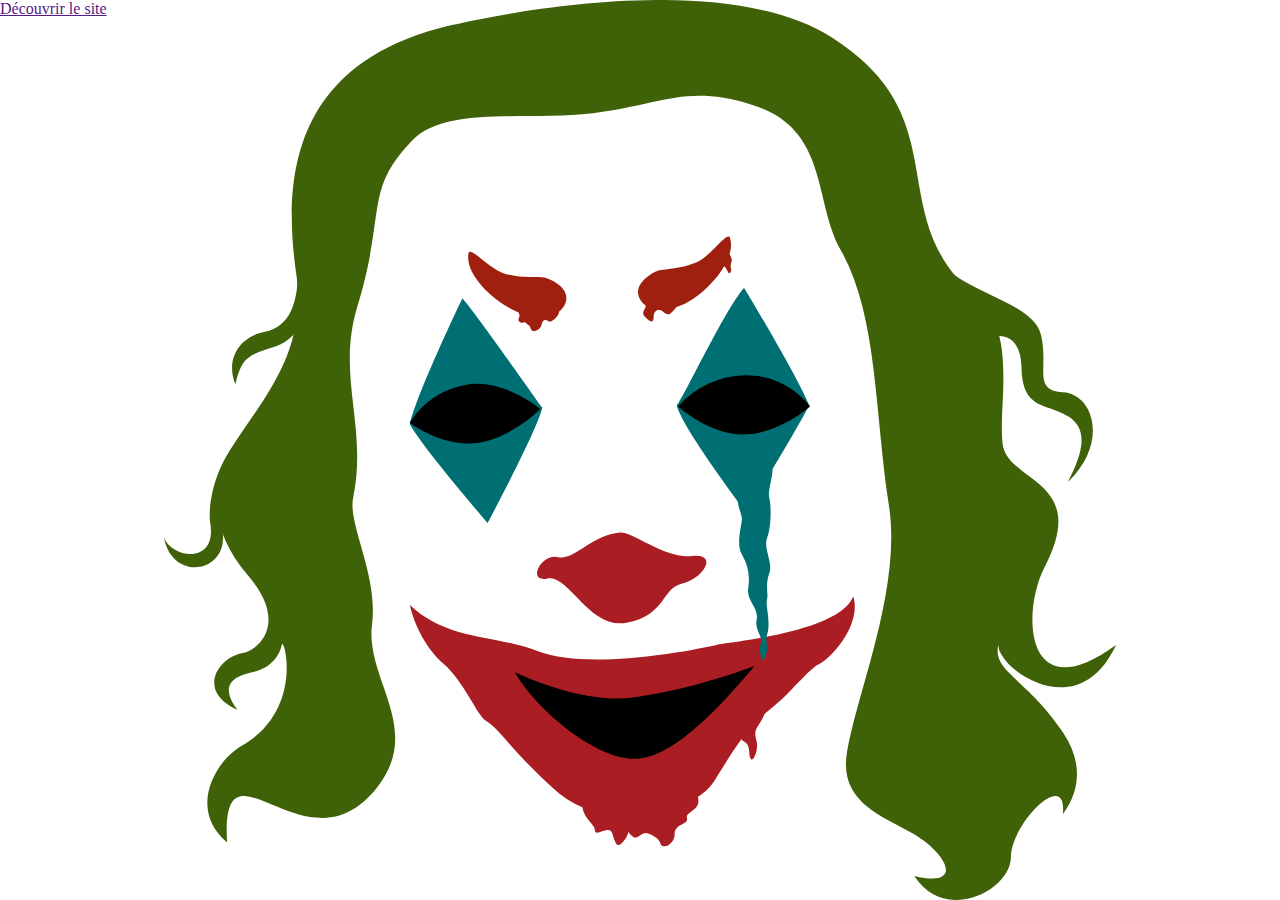
==== index.html @ 179cc3fa "TimeLine Joker" ====
<!DOCTYPE html>
<html lang="en">
<head>
    <meta charset="UTF-8">
    <title>Title</title>
    <link rel="stylesheet" href="public/styles/main.css">
</head>
<body>
    <div id="scene">
        <ul>
            <li><img src="public/images/asset1.svg" alt="" ></li>
            <li><img src="public/images/asset2.svg" alt="" class="hidden"></li>
            <li><img src="public/images/asset1.svg" alt="" class="hidden"></li>
            <li><img src="public/images/asset2.svg" alt="" class="hidden"></li>
            <li><img src="public/images/asset1.svg" alt="" class="hidden"></li>
            <li><img src="public/images/asset2.svg" alt="" class="hidden"></li>
            <li><img src="public/images/asset1.svg" alt="" class="hidden"></li>
            <li><img src="public/images/asset2.svg" alt="" class="hidden"></li>
            <li><img src="public/images/asset1.svg" alt="" class="hidden"></li>
            <li><img src="public/images/asset2.svg" alt="" class="hidden"></li>
            <li><img src="public/images/asset1.svg" alt="" class="hidden"></li>
            <li><img src="public/images/asset2.svg" alt="" class="hidden"></li>
            <li><img src="public/images/asset1.svg" alt="" class="hidden"></li>
            <li><img src="public/images/asset2.svg" alt="" class="hidden"></li>
            <li><img src="public/images/asset1.svg" alt="" class="hidden"></li>
            <li><img src="public/images/asset2.svg" alt="" class="hidden"></li>
            <li><img src="public/images/asset1.svg" alt="" class="hidden"></li>
        </ul>
        <ul>
            <li><img src="" alt=""></li>
            <li><img src="" alt=""></li>
        </ul>
        <a href="">Découvrir le site</a>
    </div>
</body>
    <script>
        let scroll = 0
        let scale = 1
        let etape = 0
        let pictures = document.querySelectorAll('#scene ul li')
        let percentScale = 0.15
        let speed = 0.3
        let audioStart = new Audio('public/sound/start.mp3');
        let audioEnd = new Audio('public/sound/end.mp3');
        window.onload = function () {
            audioStart.play()
            audioEnd.pause()
        }

        if( /Android|webOS|iPhone|iPad|iPod|BlackBerry|IEMobile|Opera Mini/i.test(navigator.userAgent) ) {
            percentScale = 0.05
            speed = 0.1
        }

        window.addEventListener('touchmove', function (e) {
            play(e.touches[0].pageY)
        })


        window.addEventListener('wheel', function (e) {
            play(e.deltaY)
        })
        
        function play(deltaY) {

            if(deltaY > 0){
                scroll += deltaY* speed
                if(scroll > (pictures.length-1)*100)
                {
                    scroll =  (pictures.length-1 )*100
                }
            }
            else
            {
                scroll += deltaY * speed
                if(scroll< 0)
                {
                    scroll = 0;
                }
            }

            pictures[etape].querySelector('img').classList.add('hidden')
            if((etape == 10) && 10 > Math.round(scroll/100))
            {
                audioStart.play()
                audioEnd.pause()
            }
            else if((etape == 10) && 10 < Math.round(scroll/100))
            {
                audioStart.pause()
                audioEnd.play()
            }


            etape = Math.round(scroll/100)
            if(etape >= pictures.length)
            {
                etape = pictures.length-1
            }
            pictures[etape].querySelector('img').classList.remove('hidden')

            for(let i = 0; i < pictures.length;i++)
            {
                pictures[i].querySelector('img').style.transform = 'scale('+scale+')'
            }



            console.log(etape)
            scale = etape * percentScale + 1
            pictures[etape].querySelector('img').style.transform = 'scale('+scale+')'



        }
    </script>
</html>
---- public/styles/main.css ----
body {
  margin: 0;
  padding: 0; }
  body #scene {
    width: 100vw;
    height: 100vh;
    overflow: hidden;
    position: relative; }
    body #scene ul {
      list-style: none;
      margin: 0;
      padding: 0;
      width: 100%;
      height: 100vh;
      position: absolute;
      top: 0; }
      body #scene ul li {
        position: absolute;
        top: 0;
        width: 100%;
        height: 100vh;
        display: flex;
        justify-content: center;
        align-items: center; }
        body #scene ul li img {
          transform: scale(1);
          opacity: 1;
          max-height: 100vh;
          transition: all 1s; }
  body .hidden {
    opacity: 0 !important;
    transition: all 1s; }

/*# sourceMappingURL=main.css.map */
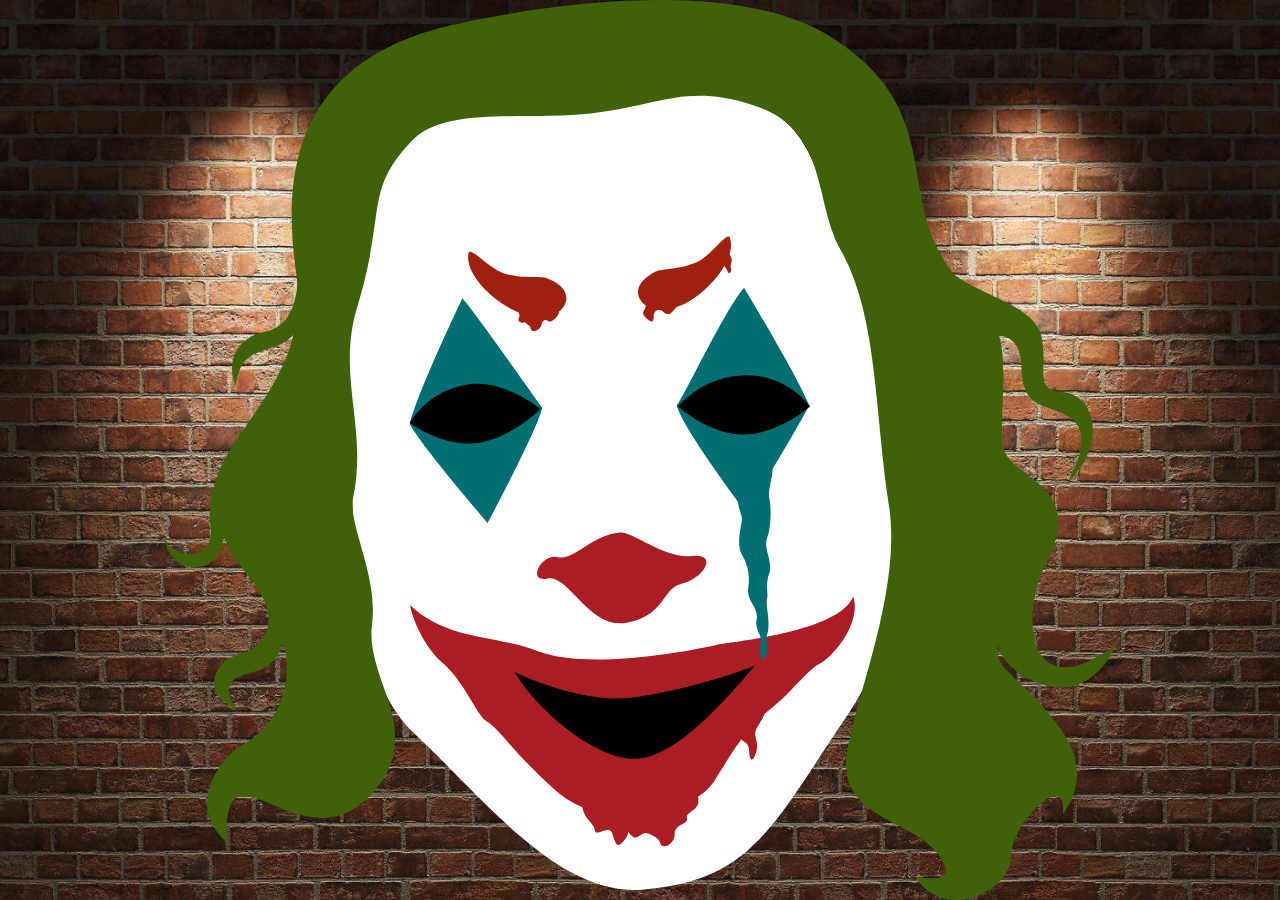
==== commit d86b2bd7: "Ajout des soundEffect" ====
--- a/index.html
+++ b/index.html
@@ -7,7 +7,11 @@
 </head>
 <body>
     <div id="scene">
-        <ul>
+        <ul id="jokerBackground">
+            <li><img src="public/images/backgroundLight.jpg" alt=""></li>
+            <li><img id="jokerBackgroundDark" src="public/images/backgroundDark.png" alt=""></li>
+        </ul>
+        <ul id="jokerFace">
             <li><img src="public/images/asset1.svg" alt="" ></li>
             <li><img src="public/images/asset2.svg" alt="" class="hidden"></li>
             <li><img src="public/images/asset1.svg" alt="" class="hidden"></li>
@@ -26,22 +30,43 @@
             <li><img src="public/images/asset2.svg" alt="" class="hidden"></li>
             <li><img src="public/images/asset1.svg" alt="" class="hidden"></li>
         </ul>
-        <ul>
-            <li><img src="" alt=""></li>
-            <li><img src="" alt=""></li>
-        </ul>
-        <a href="">Découvrir le site</a>
+        <a class="btn discovery" href="#">Découvrir le site</a>
     </div>
 </body>
     <script>
         let scroll = 0
         let scale = 1
         let etape = 0
-        let pictures = document.querySelectorAll('#scene ul li')
+        let pictures = document.querySelectorAll('#scene #jokerFace li')
         let percentScale = 0.15
         let speed = 0.3
+        let opacity = 0
         let audioStart = new Audio('public/sound/start.mp3');
         let audioEnd = new Audio('public/sound/end.mp3');
+        let audioBox = [new Audio('public/sound/Jokerlaugh1.mp3')
+            ,new Audio('public/sound/Jokerlaugh2.mp3')
+            ,new Audio('public/sound/slap1.mp3')
+            ,new Audio('public/sound/slap2.mp3')
+            ,new Audio('public/sound/slap3.mp3')
+            ,new Audio('public/sound/gun.mp3')
+            ,new Audio('public/sound/crowd.mp3')
+        ]
+
+        audioStart.volume = 0.1
+        audioEnd.volume = 0.1
+
+        window.addEventListener('keypress',function () {
+            let randomNum = Math.floor(Math.random()*audioBox.length)
+            audioBox[randomNum].volume = 1
+            if(randomNum>1)
+            {
+                audioBox[randomNum].volume = 0.5
+            }
+            audioBox[randomNum].play()
+            console.log(randomNum)
+
+        })
+
         window.onload = function () {
             audioStart.play()
             audioEnd.pause()
@@ -69,6 +94,7 @@
                 {
                     scroll =  (pictures.length-1 )*100
                 }
+
             }
             else
             {
@@ -77,7 +103,11 @@
                 {
                     scroll = 0;
                 }
+
             }
+
+
+
 
             pictures[etape].querySelector('img').classList.add('hidden')
             if((etape == 10) && 10 > Math.round(scroll/100))
@@ -105,6 +135,8 @@
             }
 
 
+            document.querySelector('#jokerBackgroundDark').style.opacity = 0.05 * etape
+
 
             console.log(etape)
             scale = etape * percentScale + 1
--- a/public/styles/main.css
+++ b/public/styles/main.css
@@ -1,11 +1,17 @@
 body {
   margin: 0;
+  background-color: black;
   padding: 0; }
   body #scene {
     width: 100vw;
     height: 100vh;
     overflow: hidden;
     position: relative; }
+    body #scene #jokerBackground #jokerBackgroundDark {
+      opacity: 0; }
+    body #scene #jokerBackground li img {
+      width: 100%;
+      height: 100%; }
     body #scene ul {
       list-style: none;
       margin: 0;
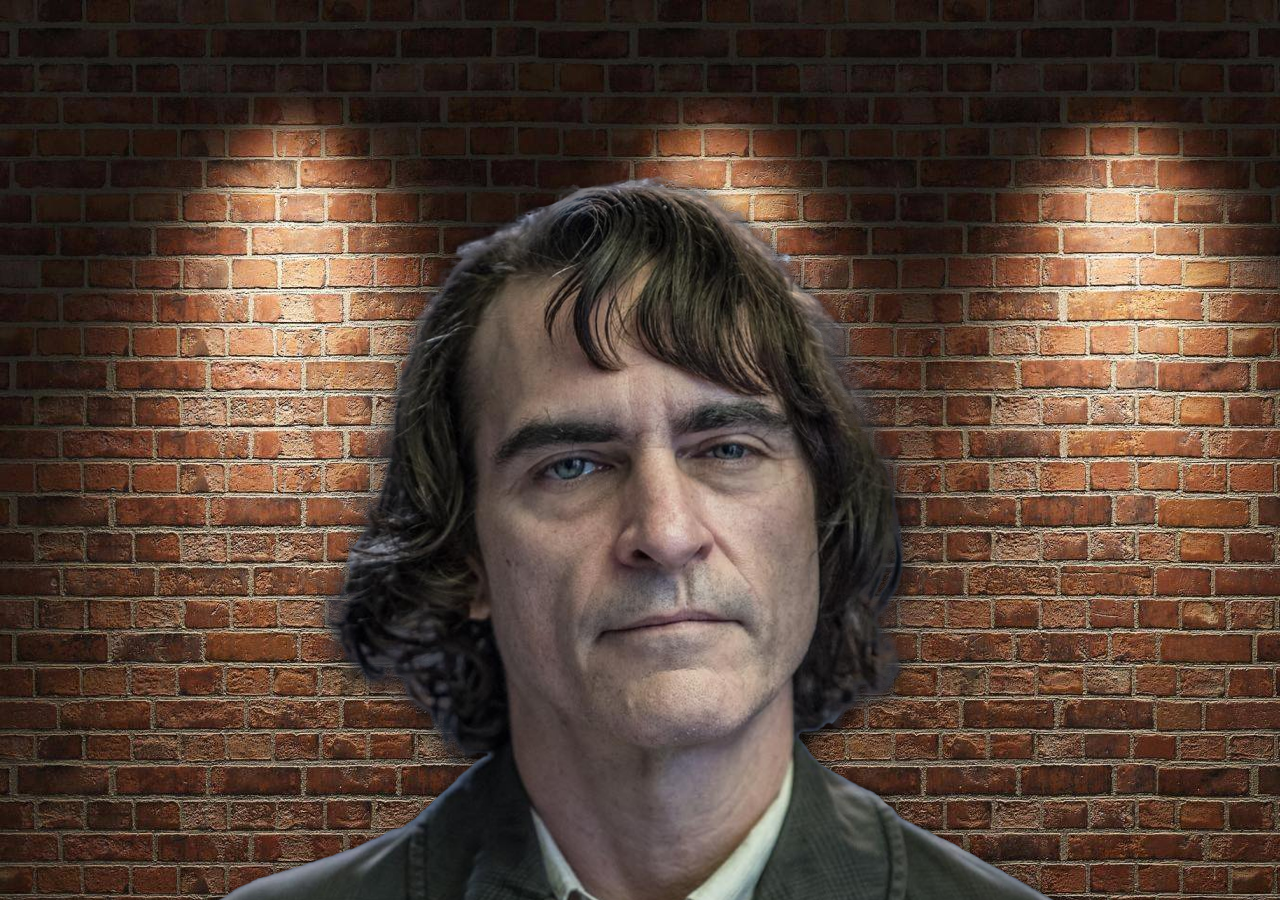
==== commit 0feb4a1d: "Merge branch 'master' of https://github.com/julien-wgtz-hetic/LeJoker" ====
--- a/index.html
+++ b/index.html
@@ -7,30 +7,18 @@
 </head>
 <body>
     <div id="scene">
-        <ul id="jokerBackground">
-            <li><img src="public/images/backgroundLight.jpg" alt=""></li>
-            <li><img id="jokerBackgroundDark" src="public/images/backgroundDark.png" alt=""></li>
+        <div id="background">
+
+        </div>
+        <ul id="jokerFace" class="rotate">
+            <li><img src="public/images/joker/original.png" alt="" id="firstImg" ></li>
+            <li><img src="public/images/joker/calque1.png" alt="" class="hidden" ></li>
+            <li><img src="public/images/joker/calque2.png" alt="" class="hidden" ></li>
+            <li><img src="public/images/joker/calque3.png" alt="" class="hidden" ></li>
+            <li><img src="public/images/joker/calque4.png" alt="" class="hidden" ></li>
+            <li><img src="public/images/joker/calque5.png" alt="" class="hidden" ></li>
         </ul>
-        <ul id="jokerFace">
-            <li><img src="public/images/asset1.svg" alt="" ></li>
-            <li><img src="public/images/asset2.svg" alt="" class="hidden"></li>
-            <li><img src="public/images/asset1.svg" alt="" class="hidden"></li>
-            <li><img src="public/images/asset2.svg" alt="" class="hidden"></li>
-            <li><img src="public/images/asset1.svg" alt="" class="hidden"></li>
-            <li><img src="public/images/asset2.svg" alt="" class="hidden"></li>
-            <li><img src="public/images/asset1.svg" alt="" class="hidden"></li>
-            <li><img src="public/images/asset2.svg" alt="" class="hidden"></li>
-            <li><img src="public/images/asset1.svg" alt="" class="hidden"></li>
-            <li><img src="public/images/asset2.svg" alt="" class="hidden"></li>
-            <li><img src="public/images/asset1.svg" alt="" class="hidden"></li>
-            <li><img src="public/images/asset2.svg" alt="" class="hidden"></li>
-            <li><img src="public/images/asset1.svg" alt="" class="hidden"></li>
-            <li><img src="public/images/asset2.svg" alt="" class="hidden"></li>
-            <li><img src="public/images/asset1.svg" alt="" class="hidden"></li>
-            <li><img src="public/images/asset2.svg" alt="" class="hidden"></li>
-            <li><img src="public/images/asset1.svg" alt="" class="hidden"></li>
-        </ul>
-        <a class="btn discovery" href="#">Découvrir le site</a>
+        <a class="btn discovery hidden" href="#">Découvrir le site</a>
     </div>
 </body>
     <script>
@@ -38,9 +26,12 @@
         let scale = 1
         let etape = 0
         let pictures = document.querySelectorAll('#scene #jokerFace li')
-        let percentScale = 0.15
-        let speed = 0.3
+        let percentScale = 0.03
+        let speed = 0.1
         let opacity = 0
+        let step = true
+        let firstImg = document.querySelector('#firstImg')
+        let back = document.querySelector('#background')
         let audioStart = new Audio('public/sound/start.mp3');
         let audioEnd = new Audio('public/sound/end.mp3');
         let audioBox = [new Audio('public/sound/Jokerlaugh1.mp3')
@@ -54,6 +45,7 @@
 
         audioStart.volume = 0.1
         audioEnd.volume = 0.1
+        firstImg.style.opacity = 1
 
         window.addEventListener('keypress',function () {
             let randomNum = Math.floor(Math.random()*audioBox.length)
@@ -67,6 +59,7 @@
 
         })
 
+
         window.onload = function () {
             audioStart.play()
             audioEnd.pause()
@@ -77,9 +70,14 @@
             speed = 0.1
         }
 
+        let deg = 0
+        let oriaDeg = true
+
+
         window.addEventListener('touchmove', function (e) {
             play(e.touches[0].pageY)
-        })
+            ev.preventDefault();
+        }, { passive: false })
 
 
         window.addEventListener('wheel', function (e) {
@@ -88,59 +86,101 @@
         
         function play(deltaY) {
 
-            if(deltaY > 0){
-                scroll += deltaY* speed
-                if(scroll > (pictures.length-1)*100)
-                {
-                    scroll =  (pictures.length-1 )*100
-                }
+            if(step)
+            {
 
-            }
-            else
-            {
-                scroll += deltaY * speed
-                if(scroll< 0)
-                {
-                    scroll = 0;
-                }
+                if(deltaY > 0){
 
-            }
+
+
+                    etape += 1
+
+
+                    if(etape > pictures.length)
+                    {
+                        etape = pictures.length-1
+                    }
+                    firstImg.style.opacity =  1 -  (etape * 0.10)
+
+                    pictures[etape].querySelector('img').classList.remove('hidden')
+                    console.log(firstImg.style.opacity)
 
 
 
 
-            pictures[etape].querySelector('img').classList.add('hidden')
-            if((etape == 10) && 10 > Math.round(scroll/100))
-            {
-                audioStart.play()
-                audioEnd.pause()
-            }
-            else if((etape == 10) && 10 < Math.round(scroll/100))
-            {
-                audioStart.pause()
-                audioEnd.play()
+                }
+                else
+                {
+                    if(etape != 0)
+                    {
+                        pictures[etape].querySelector('img').classList.add('hidden')
+                    }
+
+                    etape -= 1
+
+                    if(etape < 0)
+                    {
+                        etape = 0
+                    }
+                     let opa = (parseFloat(firstImg.style.opacity) +  ((etape+1) * 0.10))
+                    firstImg.style.opacity =  opa
+
+
+
+
+                }
+
+                let bright = 1 - (etape * (1 / (pictures.length+2)))
+                back.style.filter = 'brightness('+ bright +') drop-shadow(2px 4px 6px black)'
+                back.style.transform = 'scale('+ (scale + (etape * 0.05)) +')'
+                bright = 1 + (etape * 0.05)
+                firstImg.style.filter = 'drop-shadow(2px 4px 6px black) brightness(' + bright  +')'
+
+                for(let i = 0; i< pictures.length;i++)
+                {
+                    pictures[i].querySelector('img').style.transform = 'scale('+ (1.5 + (etape * 0.05)) +')'
+
+                }
+
+
+
+/*
+
+
+
+                if((etape == 10) && 10 > Math.round(scroll/100))
+                {
+                    audioStart.play()
+                    audioEnd.pause()
+                }
+                else if((etape == 10) && 10 < Math.round(scroll/100))
+                {
+                    audioStart.pause()
+                    audioEnd.play()
+                }
+
+
+
+
+                scale = etape * percentScale + 1
+
+                pictures[etape].querySelector('img').classList.remove('hidden')
+
+                document.querySelector('#firstImg').style.transform = 'scale('+scale+')'
+                document.querySelector('#jokerBackgroundDark').style.opacity = 0.05 * etape
+                let scaleBg = scale + 0.2
+                document.querySelector('#jokerBackgroundDark').style.transform = 'scale('+ scaleBg +')'
+
+                console.log(etape)
+                step = false
+*/
+                step = false
+
+                setTimeout(function() {
+                    step = true
+                }, 4000)
             }
 
-
-            etape = Math.round(scroll/100)
-            if(etape >= pictures.length)
-            {
-                etape = pictures.length-1
-            }
-            pictures[etape].querySelector('img').classList.remove('hidden')
-
-            for(let i = 0; i < pictures.length;i++)
-            {
-                pictures[i].querySelector('img').style.transform = 'scale('+scale+')'
-            }
-
-
-            document.querySelector('#jokerBackgroundDark').style.opacity = 0.05 * etape
-
-
-            console.log(etape)
-            scale = etape * percentScale + 1
-            pictures[etape].querySelector('img').style.transform = 'scale('+scale+')'
 
 
 
--- a/public/styles/main.css
+++ b/public/styles/main.css
@@ -7,11 +7,15 @@
     height: 100vh;
     overflow: hidden;
     position: relative; }
-    body #scene #jokerBackground #jokerBackgroundDark {
-      opacity: 0; }
-    body #scene #jokerBackground li img {
-      width: 100%;
-      height: 100%; }
+    body #scene #background {
+      background-image: url("../images/backgroundLight.jpg");
+      filter: brightness(1) drop-shadow(2px 4px 6px black);
+      transition: all 6s;
+      width: 100vw;
+      height: 100vh;
+      position: relative; }
+    body #scene #firstImg {
+      filter: drop-shadow(2px 4px 6px black); }
     body #scene ul {
       list-style: none;
       margin: 0;
@@ -22,19 +26,69 @@
       top: 0; }
       body #scene ul li {
         position: absolute;
-        top: 0;
+        bottom: -50px;
         width: 100%;
         height: 100vh;
         display: flex;
         justify-content: center;
         align-items: center; }
         body #scene ul li img {
-          transform: scale(1);
+          transform: scale(1.5);
           opacity: 1;
           max-height: 100vh;
-          transition: all 1s; }
+          transition: all 6s; }
   body .hidden {
     opacity: 0 !important;
-    transition: all 1s; }
+    transition: all 4s; }
+
+@keyframes rotateJoker {
+  0% {
+    -webkit-transform: rotate(0deg);
+    -moz-transform: rotate(0deg);
+    -ms-transform: rotate(0deg);
+    -o-transform: rotate(0deg);
+    transform: rotate(0deg); }
+  17% {
+    -webkit-transform: rotate(-1deg);
+    -moz-transform: rotate(-1deg);
+    -ms-transform: rotate(-1deg);
+    -o-transform: rotate(-1deg);
+    transform: rotate(-1deg); }
+  24% {
+    -webkit-transform: rotate(-2deg);
+    -moz-transform: rotate(-2deg);
+    -ms-transform: rotate(-2deg);
+    -o-transform: rotate(-2deg);
+    transform: rotate(-2deg); }
+  34% {
+    -webkit-transform: rotate(-3deg);
+    -moz-transform: rotate(-3deg);
+    -ms-transform: rotate(-3deg);
+    -o-transform: rotate(-3deg);
+    transform: rotate(-3deg); }
+  51% {
+    -webkit-transform: rotate(-2deg);
+    -moz-transform: rotate(-2deg);
+    -ms-transform: rotate(-2deg);
+    -o-transform: rotate(-2deg);
+    transform: rotate(-2deg); }
+  68% {
+    -webkit-transform: rotate(-1deg);
+    -moz-transform: rotate(-1deg);
+    -ms-transform: rotate(-1deg);
+    -o-transform: rotate(-1deg);
+    transform: rotate(-1deg); }
+  85% {
+    -webkit-transform: rotate(0deg);
+    -moz-transform: rotate(0deg);
+    -ms-transform: rotate(0deg);
+    -o-transform: rotate(0deg);
+    transform: rotate(0deg); }
+  100% {
+    -webkit-transform: rotate(-1deg);
+    -moz-transform: rotate(-1deg);
+    -ms-transform: rotate(-1deg);
+    -o-transform: rotate(-1deg);
+    transform: rotate(-1deg); } }
 
 /*# sourceMappingURL=main.css.map */
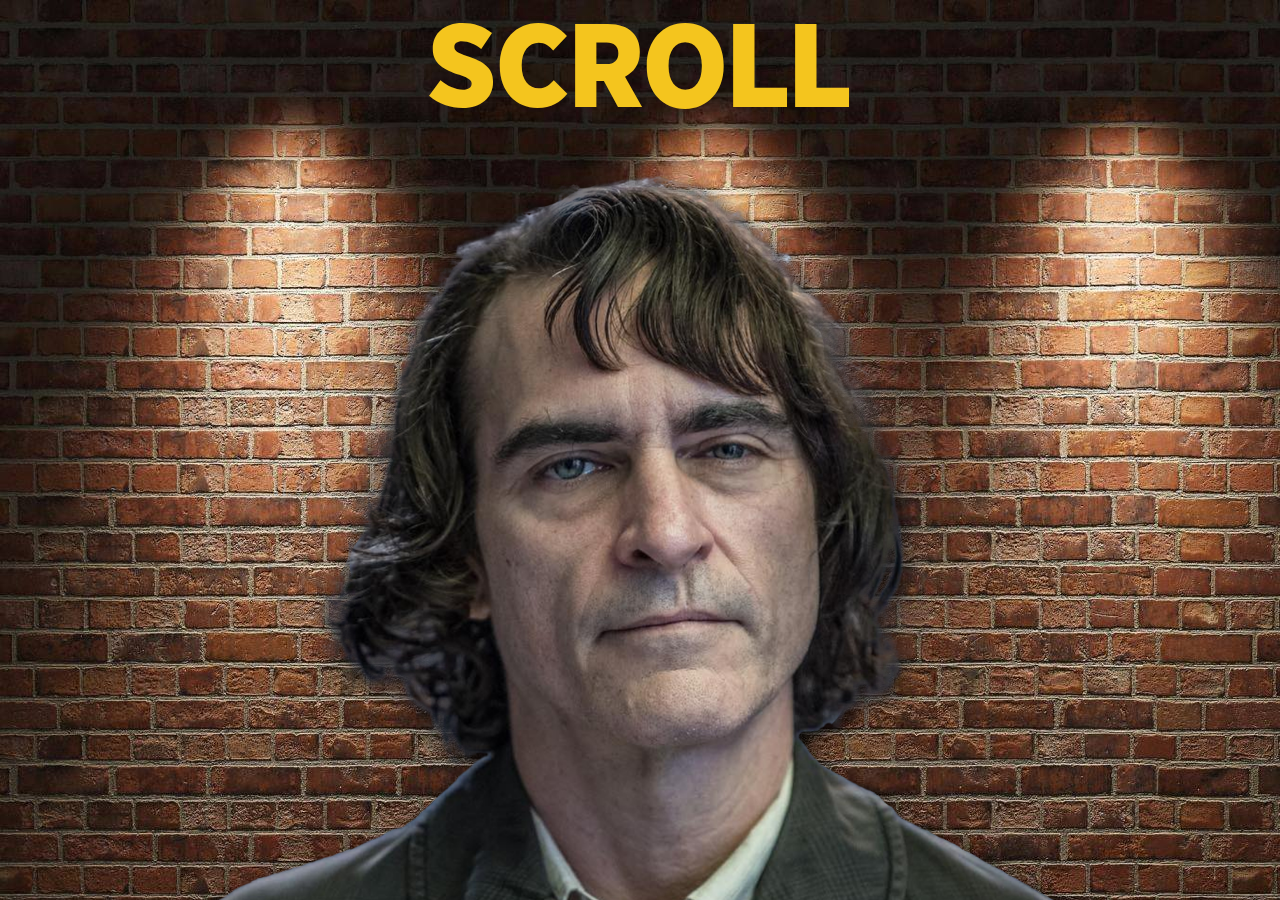
==== commit fcbabec5: "SEO Friendly and correct bugs" ====
--- a/index.html
+++ b/index.html
@@ -2,13 +2,22 @@
 <html lang="en">
 <head>
     <meta charset="UTF-8">
+    <meta name="robots" content="noindex, nofollow">
+    <meta name="viewport" content="width=device-width, initial-scale=1">
+    <meta name="description" content="Ce travail a été réalisé dans le cadre d’un projet pédagogique et à des fins pédagogiques. Les droits d’exploitation n’ont pas fait l’objet d’une vérification, ni d’une acquisition."/>
+    <meta>
     <title>Title</title>
     <link rel="stylesheet" href="public/styles/main.css">
 </head>
 <body>
+    <div id="loader">
+        <iframe src="public/images/giphy.gif" width="480" height="270" frameBorder="0" class="giphy-embed" allowFullScreen></iframe>
+    </div>
+    <div id="tuto" >
+        <p>SCROLL</p>
+    </div>
     <div id="scene">
         <div id="background">
-
         </div>
         <ul id="jokerFace" class="rotate">
             <li><img src="public/images/joker/original.png" alt="" id="firstImg" ></li>
@@ -18,172 +27,10 @@
             <li><img src="public/images/joker/calque4.png" alt="" class="hidden" ></li>
             <li><img src="public/images/joker/calque5.png" alt="" class="hidden" ></li>
         </ul>
-        <a class="btn discovery hidden" href="#">Découvrir le site</a>
+        <div class="btn discovery hidden">
+            <a href="pages/homepage.html">Découvrir le site</a>
+        </div>
     </div>
+    <script src="public/scriptes/immersion.js"></script>
 </body>
-    <script>
-        let scroll = 0
-        let scale = 1
-        let etape = 0
-        let pictures = document.querySelectorAll('#scene #jokerFace li')
-        let percentScale = 0.03
-        let speed = 0.1
-        let opacity = 0
-        let step = true
-        let firstImg = document.querySelector('#firstImg')
-        let back = document.querySelector('#background')
-        let audioStart = new Audio('public/sound/start.mp3');
-        let audioEnd = new Audio('public/sound/end.mp3');
-        let audioBox = [new Audio('public/sound/Jokerlaugh1.mp3')
-            ,new Audio('public/sound/Jokerlaugh2.mp3')
-            ,new Audio('public/sound/slap1.mp3')
-            ,new Audio('public/sound/slap2.mp3')
-            ,new Audio('public/sound/slap3.mp3')
-            ,new Audio('public/sound/gun.mp3')
-            ,new Audio('public/sound/crowd.mp3')
-        ]
-
-        audioStart.volume = 0.1
-        audioEnd.volume = 0.1
-        firstImg.style.opacity = 1
-
-        window.addEventListener('keypress',function () {
-            let randomNum = Math.floor(Math.random()*audioBox.length)
-            audioBox[randomNum].volume = 1
-            if(randomNum>1)
-            {
-                audioBox[randomNum].volume = 0.5
-            }
-            audioBox[randomNum].play()
-            console.log(randomNum)
-
-        })
-
-
-        window.onload = function () {
-            audioStart.play()
-            audioEnd.pause()
-        }
-
-        if( /Android|webOS|iPhone|iPad|iPod|BlackBerry|IEMobile|Opera Mini/i.test(navigator.userAgent) ) {
-            percentScale = 0.05
-            speed = 0.1
-        }
-
-        let deg = 0
-        let oriaDeg = true
-
-
-        window.addEventListener('touchmove', function (e) {
-            play(e.touches[0].pageY)
-            ev.preventDefault();
-        }, { passive: false })
-
-
-        window.addEventListener('wheel', function (e) {
-            play(e.deltaY)
-        })
-        
-        function play(deltaY) {
-
-            if(step)
-            {
-
-                if(deltaY > 0){
-
-
-
-                    etape += 1
-
-
-                    if(etape > pictures.length)
-                    {
-                        etape = pictures.length-1
-                    }
-                    firstImg.style.opacity =  1 -  (etape * 0.10)
-
-                    pictures[etape].querySelector('img').classList.remove('hidden')
-                    console.log(firstImg.style.opacity)
-
-
-
-
-                }
-                else
-                {
-                    if(etape != 0)
-                    {
-                        pictures[etape].querySelector('img').classList.add('hidden')
-                    }
-
-                    etape -= 1
-
-                    if(etape < 0)
-                    {
-                        etape = 0
-                    }
-                     let opa = (parseFloat(firstImg.style.opacity) +  ((etape+1) * 0.10))
-                    firstImg.style.opacity =  opa
-
-
-
-
-                }
-
-                let bright = 1 - (etape * (1 / (pictures.length+2)))
-                back.style.filter = 'brightness('+ bright +') drop-shadow(2px 4px 6px black)'
-                back.style.transform = 'scale('+ (scale + (etape * 0.05)) +')'
-                bright = 1 + (etape * 0.05)
-                firstImg.style.filter = 'drop-shadow(2px 4px 6px black) brightness(' + bright  +')'
-
-                for(let i = 0; i< pictures.length;i++)
-                {
-                    pictures[i].querySelector('img').style.transform = 'scale('+ (1.5 + (etape * 0.05)) +')'
-
-                }
-
-
-
-/*
-
-
-
-                if((etape == 10) && 10 > Math.round(scroll/100))
-                {
-                    audioStart.play()
-                    audioEnd.pause()
-                }
-                else if((etape == 10) && 10 < Math.round(scroll/100))
-                {
-                    audioStart.pause()
-                    audioEnd.play()
-                }
-
-
-
-
-                scale = etape * percentScale + 1
-
-                pictures[etape].querySelector('img').classList.remove('hidden')
-
-                document.querySelector('#firstImg').style.transform = 'scale('+scale+')'
-                document.querySelector('#jokerBackgroundDark').style.opacity = 0.05 * etape
-                let scaleBg = scale + 0.2
-                document.querySelector('#jokerBackgroundDark').style.transform = 'scale('+ scaleBg +')'
-
-                console.log(etape)
-                step = false
-*/
-                step = false
-
-                setTimeout(function() {
-                    step = true
-                }, 4000)
-            }
-
-
-
-
-        }
-    </script>
 </html>--- a/public/styles/main.css
+++ b/public/styles/main.css
@@ -7,6 +7,21 @@
     height: 100vh;
     overflow: hidden;
     position: relative; }
+    body #scene .discovery {
+      position: absolute;
+      top: 5vw;
+      width: 100%;
+      z-index: 5;
+      text-align: center;
+      transition: none; }
+      body #scene .discovery a {
+        font-family: GothamNarrow-Black;
+        text-decoration: none;
+        font-size: calc(12px + 1vw);
+        color: #F4C51E;
+        padding: 15px 20px;
+        background-color: #890202;
+        border-radius: 5px; }
     body #scene #background {
       background-image: url("../images/backgroundLight.jpg");
       filter: brightness(1) drop-shadow(2px 4px 6px black);
@@ -37,6 +52,31 @@
           opacity: 1;
           max-height: 100vh;
           transition: all 6s; }
+  body #tuto {
+    display: flex;
+    justify-content: center;
+    width: 100vw;
+    height: 100vh;
+    position: absolute;
+    top: 0;
+    z-index: 4; }
+    body #tuto p {
+      color: #F4C51E;
+      font-family: GothamNarrow-Black;
+      font-size: calc(16px + 8vw);
+      margin: 0; }
+  body #loader {
+    display: flex;
+    justify-content: center;
+    align-items: center;
+    width: 100vw;
+    height: 100vh;
+    background-color: black;
+    position: absolute;
+    top: 0;
+    z-index: 5; }
+  body #loader.hidden {
+    transition: all 1s !important; }
   body .hidden {
     opacity: 0 !important;
     transition: all 4s; }
@@ -90,5 +130,8 @@
     -ms-transform: rotate(-1deg);
     -o-transform: rotate(-1deg);
     transform: rotate(-1deg); } }
+@font-face {
+  font-family: 'GothamNarrow-Black';
+  src: url("../fonts/GothamNarrow-Black.otf") format("opentype"); }
 
 /*# sourceMappingURL=main.css.map */
